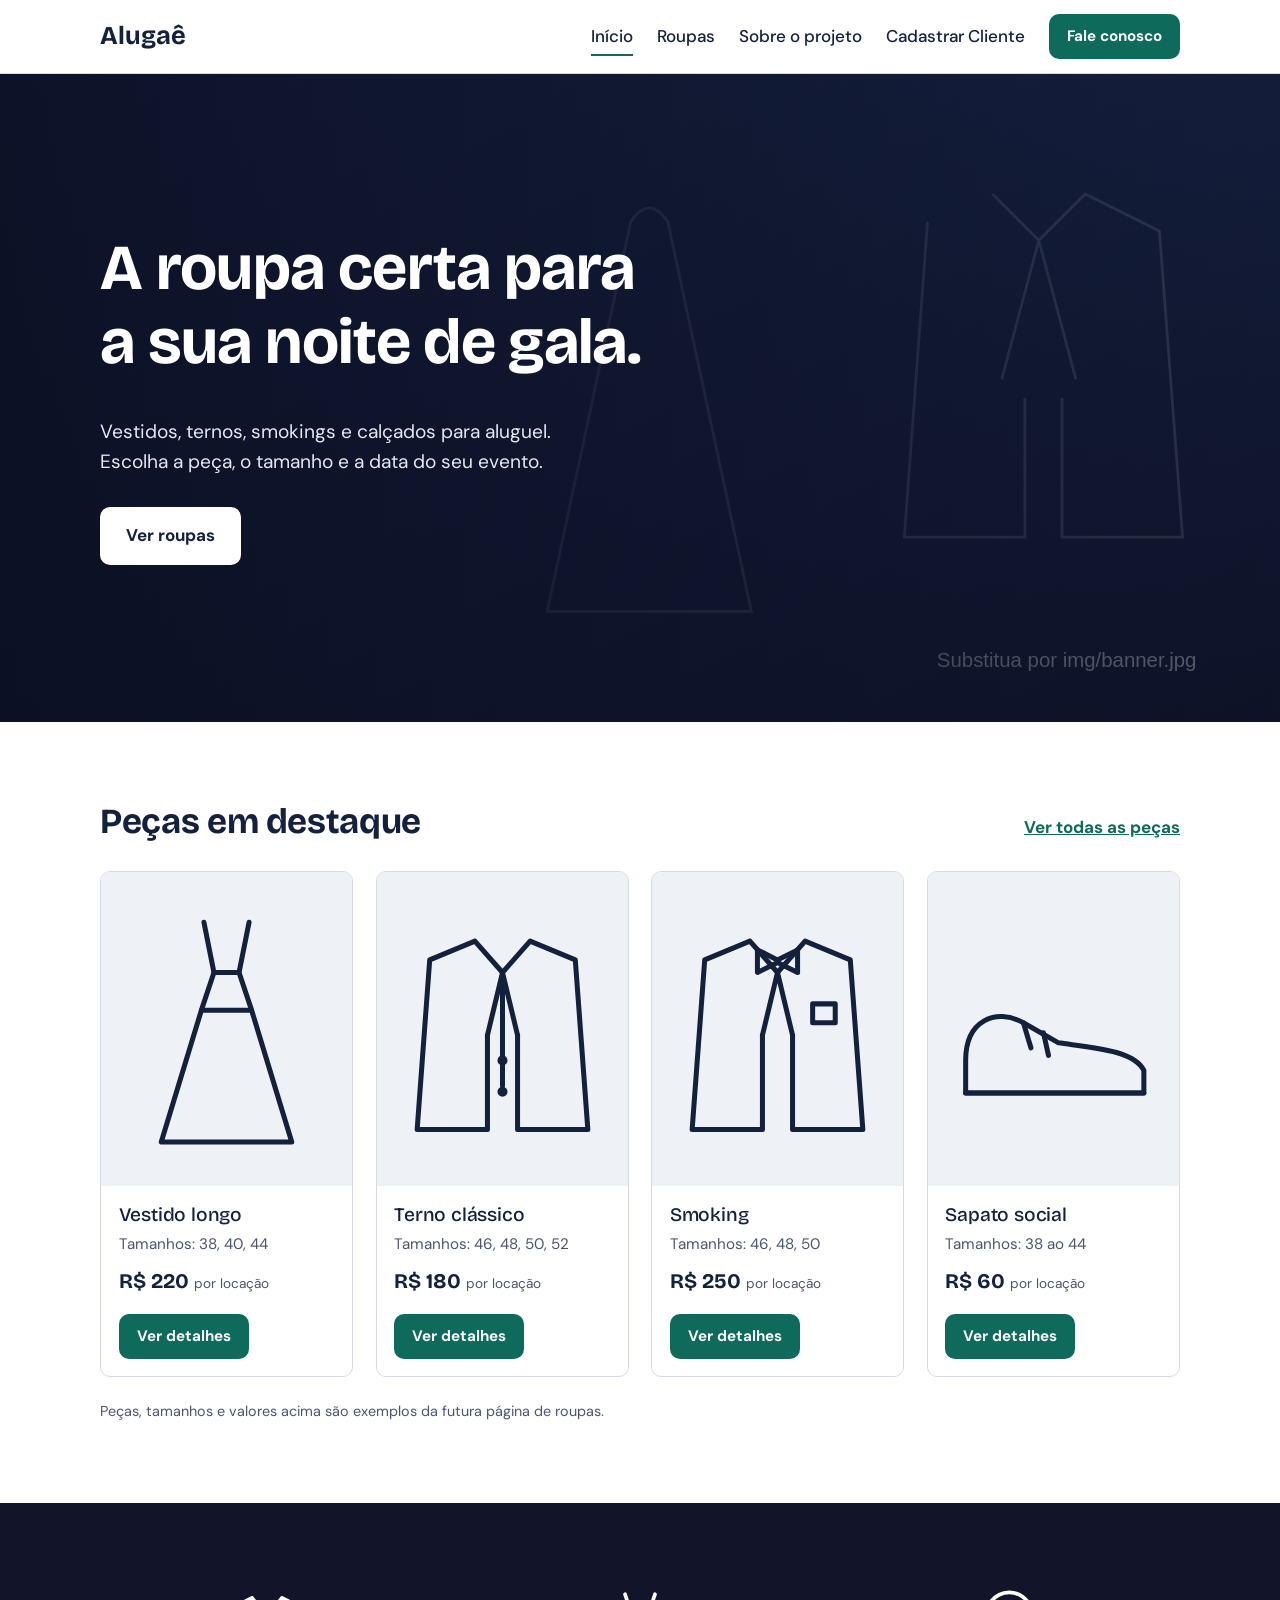
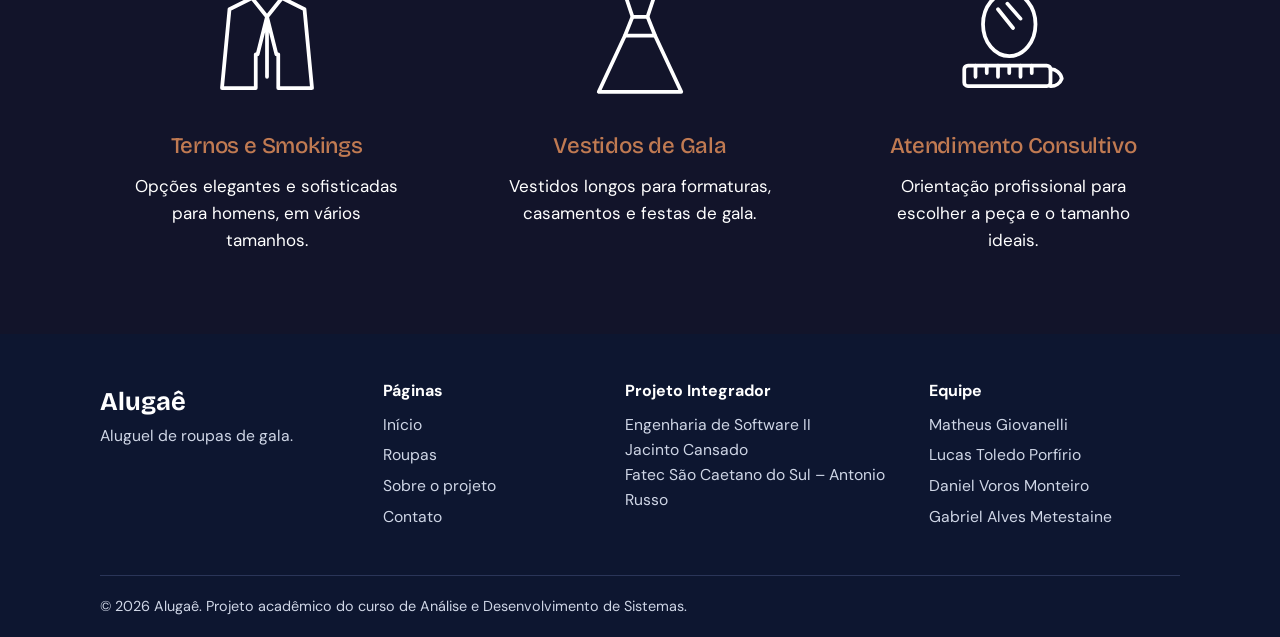
==== home/index.html @ ce6085a5 "add página de Roupas.html" ====
<!DOCTYPE html>
<html lang="pt-BR">
<head>
  <meta charset="UTF-8">
  <meta name="viewport" content="width=device-width, initial-scale=1">
  <title>Alugaê — Aluguel de roupas de gala</title>
  <meta name="description" content="Vestidos, ternos, smokings e calçados para aluguel. Escolha a peça, o tamanho e a data do seu evento.">
  <link rel="preconnect" href="https://fonts.googleapis.com">
  <link rel="preconnect" href="https://fonts.gstatic.com" crossorigin>
  <link href="https://fonts.googleapis.com/css2?family=Bricolage+Grotesque:opsz,wght@12..96,500;12..96,700&family=DM+Sans:wght@400;500;700&display=swap" rel="stylesheet">
  <link rel="stylesheet" href="style.css">
</head>
<body>

  <a class="skip" href="#conteudo">Ir para o conteúdo</a>

  <!-- ============ HEADER ============ -->
  <header class="site-header">
    <div class="container header-inner">
      <a class="logo" href="index.html" aria-label="Alugaê — página inicial">Alugaê</a>

      <input type="checkbox" id="menu-toggle" class="menu-toggle">
      <label for="menu-toggle" class="menu-button">Menu</label>

      <nav class="main-nav" aria-label="Navegação principal">
        <a href="index.html" aria-current="page">Início</a>
        <a href="../roupas/roupas.html">Roupas</a>
        <a href="sobre.html">Sobre o projeto</a>
        <a href="cliente.html">Cadastrar Cliente</a>
        <a class="btn btn-small" href="contato.html">Fale conosco</a>
      </nav>
    </div>
  </header>

  <main id="conteudo">

    <!-- ============ 1. BANNER ============ -->
    <section class="banner" aria-labelledby="banner-titulo">
      <!-- Troque img/banner.svg pela sua imagem (ex.: img/banner.jpg, 1920x800) -->
      <img class="banner-img" src="../img/banner.svg" alt="Modelos vestindo roupas de gala">
      <div class="banner-shade"></div>
      <div class="container banner-content">
        <h1 id="banner-titulo">A roupa certa para a sua noite de gala.</h1>
        <p class="lead">Vestidos, ternos, smokings e calçados para aluguel. Escolha a peça, o tamanho e a data do seu evento.</p>
        <a class="btn btn-light" href="roupas.html">Ver roupas</a>
      </div>
    </section>

    <!-- ============ 2. CARDS DE ROUPAS ============ -->
    <section class="section" aria-labelledby="roupas-titulo">
      <div class="container">
        <div class="section-head">
          <h2 id="roupas-titulo">Peças em destaque</h2>
          <a class="link-more" href="roupas.html">Ver todas as peças</a>
        </div>

        <ul class="cards">
          <li class="card">
            <img src="../img/vestido-longo.svg" alt="Vestido longo">
            <div class="card-body">
              <h3>Vestido longo</h3>
              <p class="card-meta">Tamanhos: 38, 40, 44</p>
              <p class="card-price">R$ 220 <span>por locação</span></p>
              <a class="btn btn-small" href="roupas.html">Ver detalhes</a>
            </div>
          </li>

          <li class="card">
            <img src="../img/terno-classico (1).svg" alt="Terno clássico">
            <div class="card-body">
              <h3>Terno clássico</h3>
              <p class="card-meta">Tamanhos: 46, 48, 50, 52</p>
              <p class="card-price">R$ 180 <span>por locação</span></p>
              <a class="btn btn-small" href="roupas.html">Ver detalhes</a>
            </div>
          </li>

          <li class="card">
            <img src="../img/smoking.svg" alt="Smoking com gravata borboleta">
            <div class="card-body">
              <h3>Smoking</h3>
              <p class="card-meta">Tamanhos: 46, 48, 50</p>
              <p class="card-price">R$ 250 <span>por locação</span></p>
              <a class="btn btn-small" href="roupas.html">Ver detalhes</a>
            </div>
          </li>

          <li class="card">
            <img src="../img/sapato-social.svg" alt="Sapato social">
            <div class="card-body">
              <h3>Sapato social</h3>
              <p class="card-meta">Tamanhos: 38 ao 44</p>
              <p class="card-price">R$ 60 <span>por locação</span></p>
              <a class="btn btn-small" href="roupas.html">Ver detalhes</a>
            </div>
          </li>
        </ul>
        <p class="note">Peças, tamanhos e valores acima são exemplos da futura página de roupas.</p>
      </div>
    </section>

    <!-- ============ 3. SERVIÇOS (fundo escuro, ícones de traço) ============ -->
    <section class="services" aria-labelledby="servicos-titulo">
      <div class="container">
        <h2 id="servicos-titulo" class="visually-hidden">Nossos serviços</h2>

        <ul class="services-grid">
          <li>
            <svg viewBox="0 0 64 64" aria-hidden="true">
              <path d="M24 8 L32 18 L40 8 L52 14 L56 56 H38 V38 M26 38 V56 H8 L12 14 L24 8"/>
              <path d="M32 18 L27 38 M32 18 L37 38 M32 18 V50"/>
            </svg>
            <h3>Ternos e Smokings</h3>
            <p>Opções elegantes e sofisticadas para homens, em vários tamanhos.</p>
          </li>

          <li>
            <svg viewBox="0 0 64 64" aria-hidden="true">
              <path d="M24 6 L28 18 L24 28 L10 58 H54 L40 28 L36 18 L40 6"/>
              <path d="M24 28 H40 M28 18 H36"/>
            </svg>
            <h3>Vestidos de Gala</h3>
            <p>Vestidos longos para formaturas, casamentos e festas de gala.</p>
          </li>

          <li>
            <svg viewBox="0 0 64 64" aria-hidden="true">
              <ellipse cx="30" cy="22" rx="14" ry="17"/>
              <path d="M24 14 L32 24 M29 11 L36 19"/>
              <rect x="6" y="44" width="46" height="11" rx="2"/>
              <path d="M12 44 V50 M18 44 V48 M24 44 V50 M30 44 V48 M36 44 V50 M42 44 V48"/>
              <path d="M52 46 a6 6 0 0 1 6 5 v0 a6 6 0 0 1 -6 4"/>
            </svg>
            <h3>Atendimento Consultivo</h3>
            <p>Orientação profissional para escolher a peça e o tamanho ideais.</p>
          </li>
        </ul>
      </div>
    </section>

  </main>

  <!-- ============ 4. FOOTER ============ -->
  <footer class="site-footer">
    <div class="container footer-grid">
      <div>
        <a class="logo logo-light" href="index.html">Alugaê</a>
        <p>Aluguel de roupas de gala.</p>
      </div>

      <nav aria-label="Navegação do rodapé">
        <h2 class="footer-title">Páginas</h2>
        <ul>
          <li><a href="index.html">Início</a></li>
          <li><a href="roupas.html">Roupas</a></li>
          <li><a href="sobre.html">Sobre o projeto</a></li>
          <li><a href="contato.html">Contato</a></li>
        </ul>
      </nav>

      <div>
        <h2 class="footer-title">Projeto Integrador</h2>
        <p>Engenharia de Software II<br>Jacinto Cansado<br>Fatec São Caetano do Sul – Antonio Russo</p>
      </div>

      <div>
        <h2 class="footer-title">Equipe</h2>
        <ul>
          <li>Matheus Giovanelli</li>
          <li>Lucas Toledo Porfírio</li>
          <li>Daniel Voros Monteiro</li>
          <li>Gabriel Alves Metestaine</li>
        </ul>
      </div>
    </div>

    <div class="container footer-bottom">
      <p>© 2026 Alugaê. Projeto acadêmico do curso de Análise e Desenvolvimento de Sistemas.</p>
    </div>
  </footer>

</body>
</html>
---- home/style.css ----
/* ============ TOKENS ============ */
:root {
  --ink: #14213d;
  --ink-soft: #4a5570;
  --paper: #ffffff;
  --tint: #eef1f6;
  --line: #d5dae5;
  --accent: #0e6b5c;
  --accent-dark: #0a5247;
  --dark: #12142a;       /* fundo da seção de serviços */
  --brown: #c07a52;      /* títulos da seção de serviços */

  --font-display: "Bricolage Grotesque", "Segoe UI", system-ui, sans-serif;
  --font-body: "DM Sans", "Segoe UI", system-ui, sans-serif;

  --radius: 10px;
  --max: 1080px;
}

/* ============ BASE ============ */
*, *::before, *::after { box-sizing: border-box; }
html { scroll-behavior: smooth; }

body {
  margin: 0;
  font-family: var(--font-body);
  font-size: 1.0625rem;
  line-height: 1.6;
  color: var(--ink);
  background: var(--paper);
}

h1, h2, h3 { font-family: var(--font-display); line-height: 1.15; margin: 0 0 .6em; letter-spacing: -0.01em; }
h1 { font-size: clamp(2.3rem, 5.5vw, 4rem); font-weight: 700; }
h2 { font-size: clamp(1.6rem, 3vw, 2.2rem); font-weight: 700; }
h3 { font-size: 1.2rem; font-weight: 500; }
p { margin: 0 0 1em; }
a { color: inherit; }
img { max-width: 100%; display: block; }
ul { list-style: none; margin: 0; padding: 0; }

:focus-visible { outline: 3px solid var(--accent); outline-offset: 3px; }

.container { width: min(100% - 2.5rem, var(--max)); margin-inline: auto; }

.skip { position: absolute; left: -999px; top: 0; background: var(--ink); color: #fff; padding: .6rem 1rem; z-index: 100; }
.skip:focus { left: 0; }
.visually-hidden { position: absolute; width: 1px; height: 1px; overflow: hidden; clip: rect(0 0 0 0); white-space: nowrap; }

/* ============ BOTÕES ============ */
.btn {
  display: inline-block; padding: .85rem 1.5rem; border-radius: var(--radius);
  background: var(--accent); color: #fff; font-weight: 700; text-decoration: none;
  border: 2px solid var(--accent); transition: background .15s, color .15s;
}
.btn:hover { background: var(--accent-dark); border-color: var(--accent-dark); }
.btn-small { padding: .5rem 1rem; font-size: .95rem; }
.btn-light { background: #fff; color: var(--ink); border-color: #fff; }
.btn-light:hover { background: var(--tint); border-color: var(--tint); }

/* ============ HEADER ============ */
.site-header { position: sticky; top: 0; z-index: 50; background: var(--paper); border-bottom: 1px solid var(--line); }
.header-inner { display: flex; align-items: center; justify-content: space-between; padding-block: .9rem; flex-wrap: wrap; gap: .5rem; }
.logo { font-family: var(--font-display); font-weight: 700; font-size: 1.6rem; text-decoration: none; color: var(--ink); }
.main-nav { display: flex; align-items: center; gap: 1.5rem; }
.main-nav a:not(.btn) { text-decoration: none; font-weight: 500; padding-block: .25rem; }
.main-nav a:not(.btn):hover,
.main-nav a[aria-current="page"] { box-shadow: 0 2px 0 var(--accent); }

.menu-toggle { position: absolute; opacity: 0; pointer-events: none; }
.menu-button { display: none; cursor: pointer; font-weight: 700; padding: .45rem .9rem; border: 2px solid var(--ink); border-radius: var(--radius); }
.menu-toggle:focus-visible + .menu-button { outline: 3px solid var(--accent); outline-offset: 3px; }

/* ============ 1. BANNER ============ */
.banner {
  position: relative; display: flex; align-items: center;
  min-height: clamp(420px, 72vh, 680px);
  background: var(--dark); color: #fff; overflow: hidden;
}
.banner-img { position: absolute; inset: 0; width: 100%; height: 100%; object-fit: cover; }
.banner-shade { position: absolute; inset: 0; background: linear-gradient(90deg, rgba(10,14,32,.85) 0%, rgba(10,14,32,.45) 60%, rgba(10,14,32,.1) 100%); }
.banner-content { position: relative; padding-block: 3rem; }
.banner-content h1 { max-width: 14ch; }
.banner .lead { font-size: 1.2rem; max-width: 32rem; color: #e4e8f2; margin-bottom: 1.8rem; }

/* ============ 2. CARDS ============ */
.section { padding-block: clamp(3rem, 7vw, 5rem); }
.section-head { display: flex; justify-content: space-between; align-items: baseline; gap: 1rem; flex-wrap: wrap; margin-bottom: 1.8rem; }
.section-head h2 { margin: 0; }
.link-more { font-weight: 700; color: var(--accent); }

.cards { display: grid; grid-template-columns: repeat(4, 1fr); gap: 1.4rem; }
.card { border: 1px solid var(--line); border-radius: var(--radius); overflow: hidden; background: var(--paper); display: flex; flex-direction: column; }
.card img { width: 100%; aspect-ratio: 4 / 5; object-fit: cover; }
.card-body { padding: 1.1rem; display: flex; flex-direction: column; flex: 1; }
.card-body h3 { margin-bottom: .3em; }
.card-meta { color: var(--ink-soft); font-size: .95rem; margin-bottom: .6em; }
.card-price { font-family: var(--font-display); font-size: 1.3rem; font-weight: 700; margin-bottom: 1rem; }
.card-price span { font-family: var(--font-body); font-size: .85rem; font-weight: 400; color: var(--ink-soft); }
.card-body .btn { margin-top: auto; align-self: flex-start; }
.note { margin: 1.4rem 0 0; font-size: .9rem; color: var(--ink-soft); }

/* ============ 3. SERVIÇOS ============ */
.services { background: var(--dark); color: #fff; padding-block: clamp(3rem, 7vw, 5rem); }
.services-grid { display: grid; grid-template-columns: repeat(3, 1fr); gap: 2.5rem; text-align: center; }
.services-grid svg {
  width: 120px; height: 120px; margin: 0 auto 1.4rem;
  fill: none; stroke: #fff; stroke-width: 2; stroke-linecap: round; stroke-linejoin: round;
}
.services-grid h3 { color: var(--brown); font-size: 1.4rem; font-weight: 500; }
.services-grid p { max-width: 17rem; margin-inline: auto; margin-bottom: 0; }

/* ============ 4. FOOTER ============ */
.site-footer { background: #0d1630; color: #cfd6e6; padding-top: 3rem; font-size: .98rem; }
.footer-grid { display: grid; grid-template-columns: 1.2fr 1fr 1.3fr 1.2fr; gap: 2rem; }
.logo-light { color: #fff; }
.footer-title { font-family: var(--font-body); font-size: 1rem; font-weight: 700; color: #fff; margin-bottom: .7rem; letter-spacing: 0; }
.site-footer li { margin-bottom: .35rem; }
.site-footer a { text-decoration: none; }
.site-footer a:hover { text-decoration: underline; }
.footer-bottom { margin-top: 2.5rem; padding-block: 1.2rem; border-top: 1px solid #2a3558; font-size: .9rem; }
.footer-bottom p { margin: 0; }

/* ============ RESPONSIVO ============ */
@media (max-width: 960px) {
  .cards { grid-template-columns: repeat(2, 1fr); }
}

@media (max-width: 860px) {
  .services-grid { grid-template-columns: 1fr; }
  .footer-grid { grid-template-columns: 1fr 1fr; }

  .menu-button { display: inline-block; }
  .main-nav { display: none; width: 100%; flex-direction: column; align-items: flex-start; gap: .8rem; padding-block: 1rem; }
  .menu-toggle:checked ~ .main-nav { display: flex; }
}

@media (max-width: 520px) {
  .cards { grid-template-columns: 1fr; }
  .footer-grid { grid-template-columns: 1fr; }
}

@media (prefers-reduced-motion: reduce) {
  html { scroll-behavior: auto; }
  * { transition: none !important; }
}
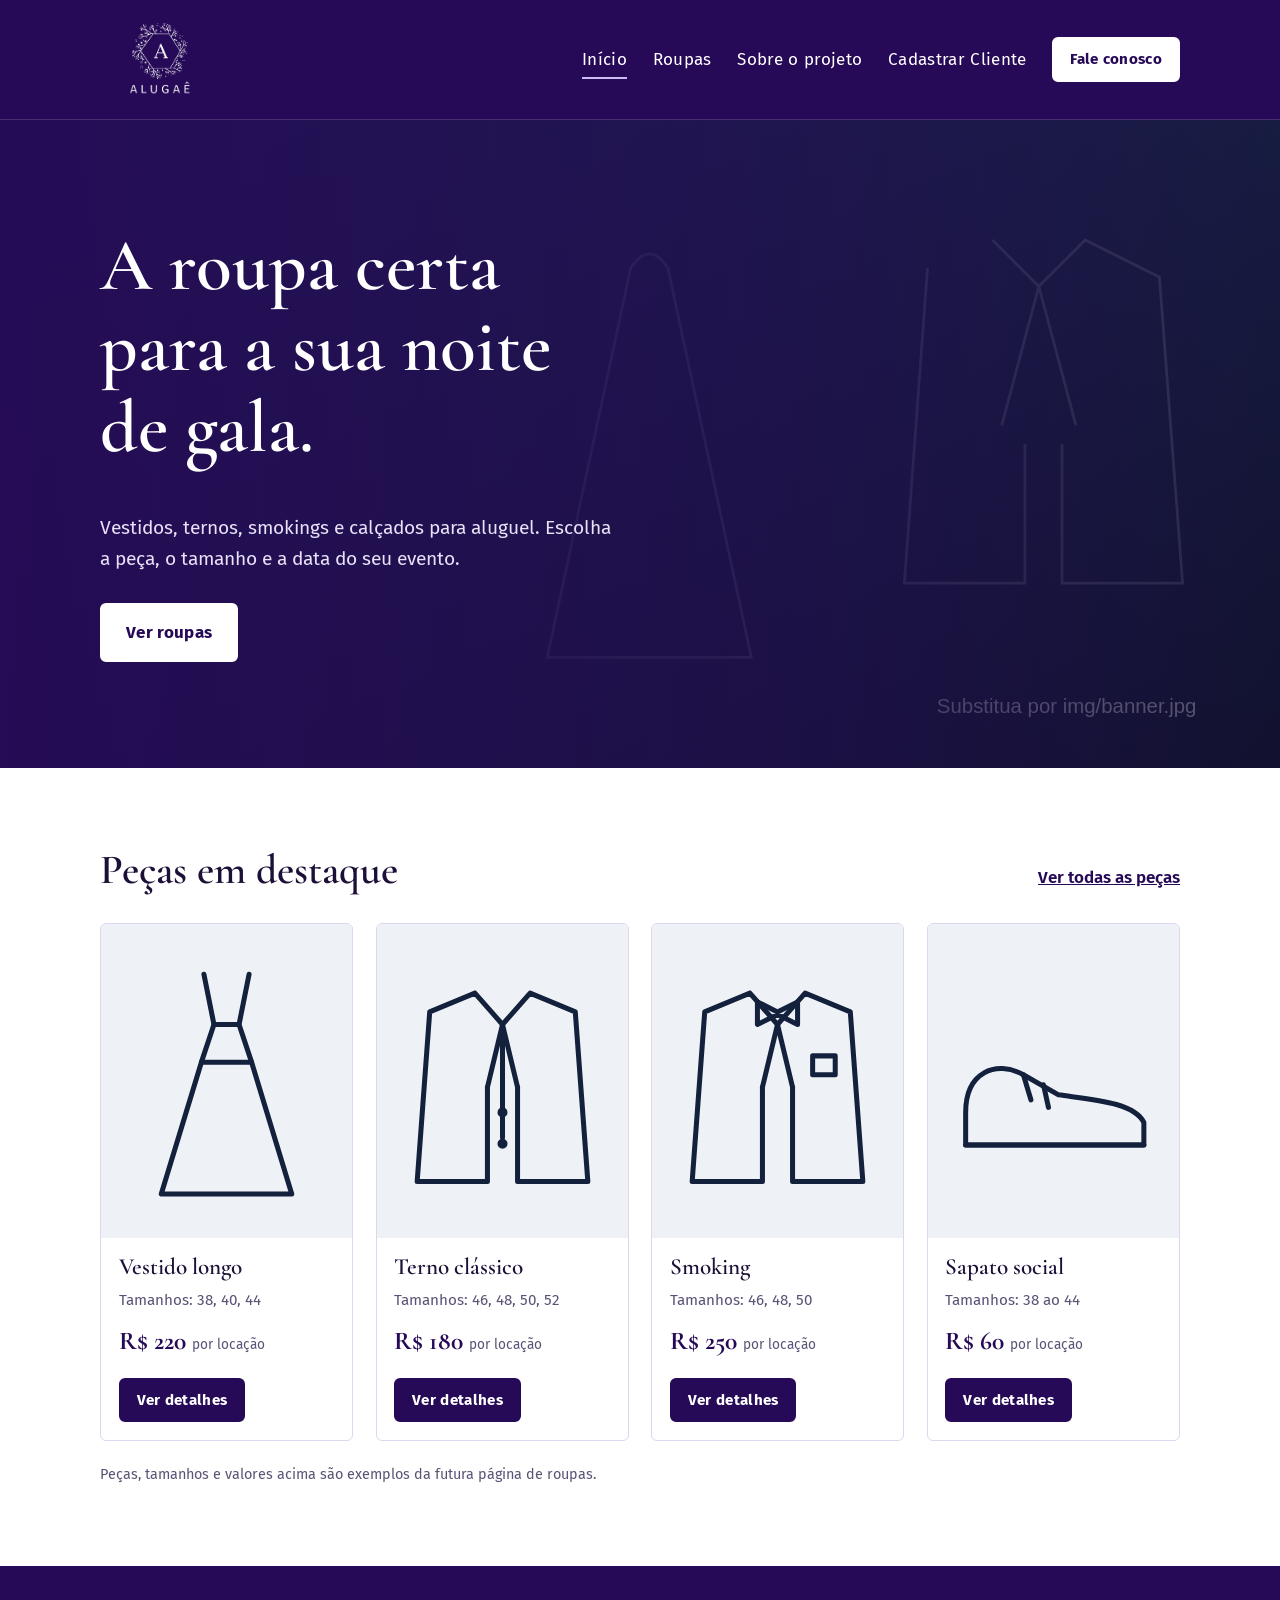
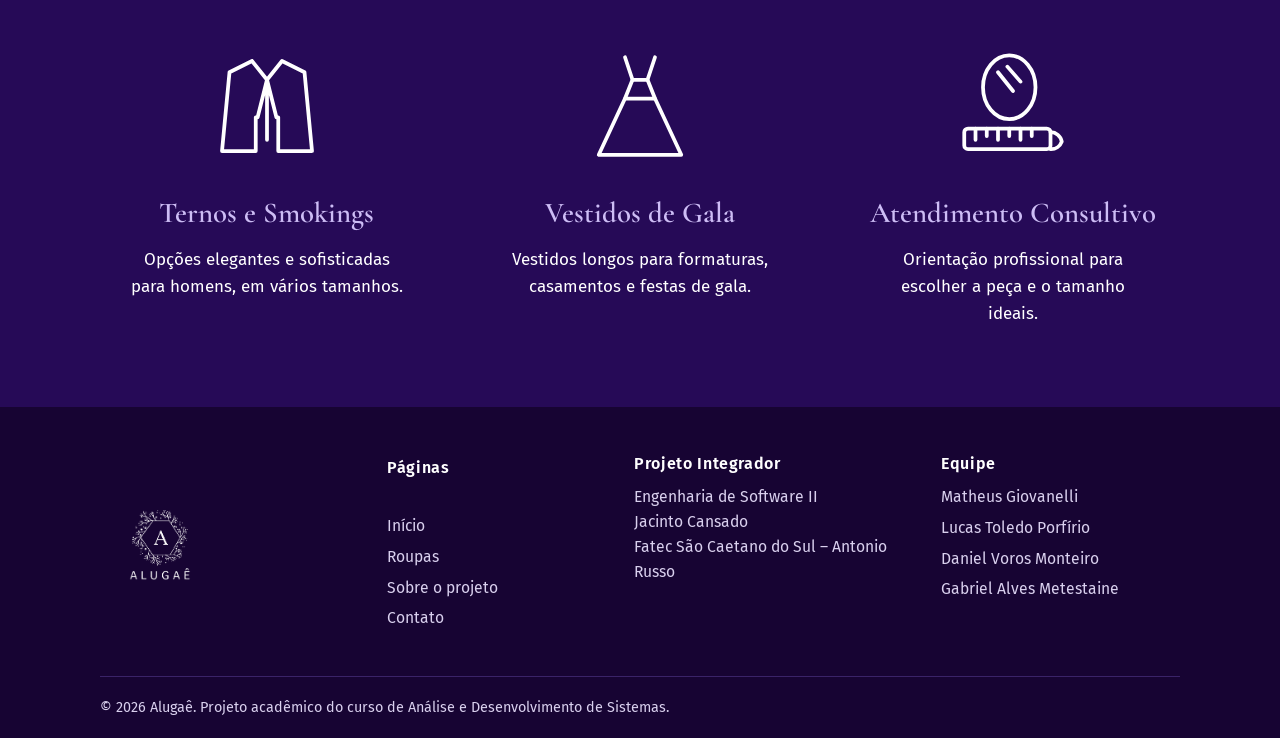
==== commit 76769e3e: "ajuste no design e criação da pagina contato.html" ====
--- a/home/index.html
+++ b/home/index.html
@@ -7,7 +7,7 @@
   <meta name="description" content="Vestidos, ternos, smokings e calçados para aluguel. Escolha a peça, o tamanho e a data do seu evento.">
   <link rel="preconnect" href="https://fonts.googleapis.com">
   <link rel="preconnect" href="https://fonts.gstatic.com" crossorigin>
-  <link href="https://fonts.googleapis.com/css2?family=Bricolage+Grotesque:opsz,wght@12..96,500;12..96,700&family=DM+Sans:wght@400;500;700&display=swap" rel="stylesheet">
+  <link href="https://fonts.googleapis.com/css2?family=Cormorant+Garamond:wght@500;600;700&family=Fira+Sans:wght@400;500;600&display=swap" rel="stylesheet">
   <link rel="stylesheet" href="style.css">
 </head>
 <body>
@@ -17,7 +17,7 @@
   <!-- ============ HEADER ============ -->
   <header class="site-header">
     <div class="container header-inner">
-      <a class="logo" href="index.html" aria-label="Alugaê — página inicial">Alugaê</a>
+      <a class="logo" href="index.html" aria-label="Alugaê — página inicial"><img class="logo-img" src="../img/alugaeLogo.jpg">
 
       <input type="checkbox" id="menu-toggle" class="menu-toggle">
       <label for="menu-toggle" class="menu-button">Menu</label>
@@ -25,9 +25,9 @@
       <nav class="main-nav" aria-label="Navegação principal">
         <a href="index.html" aria-current="page">Início</a>
         <a href="../roupas/roupas.html">Roupas</a>
-        <a href="sobre.html">Sobre o projeto</a>
+        <a href="../sobre/sobre.html">Sobre o projeto</a>
         <a href="cliente.html">Cadastrar Cliente</a>
-        <a class="btn btn-small" href="contato.html">Fale conosco</a>
+        <a class="btn btn-small" href="../contato/contato.html">Fale conosco</a>
       </nav>
     </div>
   </header>
@@ -42,7 +42,7 @@
       <div class="container banner-content">
         <h1 id="banner-titulo">A roupa certa para a sua noite de gala.</h1>
         <p class="lead">Vestidos, ternos, smokings e calçados para aluguel. Escolha a peça, o tamanho e a data do seu evento.</p>
-        <a class="btn btn-light" href="roupas.html">Ver roupas</a>
+        <a class="btn btn-light" href="../roupas/roupas.html">Ver roupas</a>
       </div>
     </section>
 
@@ -51,7 +51,7 @@
       <div class="container">
         <div class="section-head">
           <h2 id="roupas-titulo">Peças em destaque</h2>
-          <a class="link-more" href="roupas.html">Ver todas as peças</a>
+          <a class="link-more" href="../roupas/roupas.html">Ver todas as peças</a>
         </div>
 
         <ul class="cards">
@@ -143,18 +143,14 @@
   <!-- ============ 4. FOOTER ============ -->
   <footer class="site-footer">
     <div class="container footer-grid">
-      <div>
-        <a class="logo logo-light" href="index.html">Alugaê</a>
-        <p>Aluguel de roupas de gala.</p>
-      </div>
-
+      <a class="logo" href="index.html" aria-label="Alugaê — página inicial"><img class="logo-img" src="../img/alugaeLogo.jpg">
       <nav aria-label="Navegação do rodapé">
         <h2 class="footer-title">Páginas</h2>
         <ul>
           <li><a href="index.html">Início</a></li>
-          <li><a href="roupas.html">Roupas</a></li>
-          <li><a href="sobre.html">Sobre o projeto</a></li>
-          <li><a href="contato.html">Contato</a></li>
+          <li><a href="../roupas/roupas.html">Roupas</a></li>
+          <li><a href="../sobre/sobre.html">Sobre o projeto</a></li>
+          <li><a href="../contato/contato.html">Contato</a></li>
         </ul>
       </nav>
 
--- a/home/style.css
+++ b/home/style.css
@@ -1,19 +1,20 @@
 /* ============ TOKENS ============ */
 :root {
-  --ink: #14213d;
-  --ink-soft: #4a5570;
+  --ink: #1d1038;          /* texto principal (índigo muito escuro) */
+  --ink-soft: #5b5275;
   --paper: #ffffff;
-  --tint: #eef1f6;
-  --line: #d5dae5;
-  --accent: #0e6b5c;
-  --accent-dark: #0a5247;
-  --dark: #12142a;       /* fundo da seção de serviços */
-  --brown: #c07a52;      /* títulos da seção de serviços */
+  --tint: #f4f1fb;
+  --line: #ddd6ee;
+  --accent: #260a57;       /* índigo da logo */
+  --accent-dark: #1a053f;
+  --dark: #260a57;         /* fundo da logo: header, banner e serviços */
+  --deep: #170433;         /* rodapé */
+  --lilac: #cdbdf5;        /* destaque suave sobre o índigo */
 
-  --font-display: "Bricolage Grotesque", "Segoe UI", system-ui, sans-serif;
-  --font-body: "DM Sans", "Segoe UI", system-ui, sans-serif;
+  --font-display: "Cormorant Garamond", "Times New Roman", Georgia, serif;   /* serifa do monograma "A" */
+  --font-body: "Fira Sans", "Segoe UI", system-ui, sans-serif;               /* sans do "ALUGAÊ" */
 
-  --radius: 10px;
+  --radius: 6px;
   --max: 1080px;
 }
 
@@ -30,16 +31,17 @@
   background: var(--paper);
 }
 
-h1, h2, h3 { font-family: var(--font-display); line-height: 1.15; margin: 0 0 .6em; letter-spacing: -0.01em; }
-h1 { font-size: clamp(2.3rem, 5.5vw, 4rem); font-weight: 700; }
-h2 { font-size: clamp(1.6rem, 3vw, 2.2rem); font-weight: 700; }
-h3 { font-size: 1.2rem; font-weight: 500; }
+h1, h2, h3 { font-family: var(--font-display); line-height: 1.1; margin: 0 0 .6em; letter-spacing: 0; }
+h1 { font-size: clamp(2.6rem, 6vw, 4.6rem); font-weight: 600; }
+h2 { font-size: clamp(1.9rem, 3.4vw, 2.6rem); font-weight: 600; }
+h3 { font-size: 1.45rem; font-weight: 600; }
 p { margin: 0 0 1em; }
 a { color: inherit; }
 img { max-width: 100%; display: block; }
 ul { list-style: none; margin: 0; padding: 0; }
 
 :focus-visible { outline: 3px solid var(--accent); outline-offset: 3px; }
+.site-header :focus-visible, .banner :focus-visible, .services :focus-visible, .site-footer :focus-visible { outline-color: var(--lilac); }
 
 .container { width: min(100% - 2.5rem, var(--max)); margin-inline: auto; }
 
@@ -51,25 +53,31 @@
 .btn {
   display: inline-block; padding: .85rem 1.5rem; border-radius: var(--radius);
   background: var(--accent); color: #fff; font-weight: 700; text-decoration: none;
-  border: 2px solid var(--accent); transition: background .15s, color .15s;
+  border: 2px solid var(--accent); letter-spacing: .02em; transition: background .15s, color .15s;
 }
 .btn:hover { background: var(--accent-dark); border-color: var(--accent-dark); }
 .btn-small { padding: .5rem 1rem; font-size: .95rem; }
-.btn-light { background: #fff; color: var(--ink); border-color: #fff; }
+.btn-light { background: #fff; color: var(--accent); border-color: #fff; }
 .btn-light:hover { background: var(--tint); border-color: var(--tint); }
 
 /* ============ HEADER ============ */
-.site-header { position: sticky; top: 0; z-index: 50; background: var(--paper); border-bottom: 1px solid var(--line); }
+.site-header { position: sticky; top: 0; z-index: 50; background: var(--dark); color: #fff; border-bottom: 1px solid rgba(255,255,255,.14); }
 .header-inner { display: flex; align-items: center; justify-content: space-between; padding-block: .9rem; flex-wrap: wrap; gap: .5rem; }
-.logo { font-family: var(--font-display); font-weight: 700; font-size: 1.6rem; text-decoration: none; color: var(--ink); }
-.main-nav { display: flex; align-items: center; gap: 1.5rem; }
-.main-nav a:not(.btn) { text-decoration: none; font-weight: 500; padding-block: .25rem; }
+
+/* Logo */
+.logo { display: inline-flex; align-items: center; gap: .7rem; text-decoration: none; color: #fff; }
+.logo-img { width: 120px; height: auto;}
+
+.main-nav { display: flex; align-items: center; gap: 1.6rem; }
+.main-nav a:not(.btn) { text-decoration: none; font-weight: 400; letter-spacing: .02em; padding-block: .25rem; }
 .main-nav a:not(.btn):hover,
-.main-nav a[aria-current="page"] { box-shadow: 0 2px 0 var(--accent); }
+.main-nav a[aria-current="page"] { box-shadow: 0 2px 0 var(--lilac); }
+.site-header .btn { background: #fff; color: var(--accent); border-color: #fff; }
+.site-header .btn:hover { background: var(--lilac); border-color: var(--lilac); }
 
 .menu-toggle { position: absolute; opacity: 0; pointer-events: none; }
-.menu-button { display: none; cursor: pointer; font-weight: 700; padding: .45rem .9rem; border: 2px solid var(--ink); border-radius: var(--radius); }
-.menu-toggle:focus-visible + .menu-button { outline: 3px solid var(--accent); outline-offset: 3px; }
+.menu-button { display: none; cursor: pointer; font-weight: 500; padding: .45rem .9rem; border: 2px solid #fff; border-radius: var(--radius); }
+.menu-toggle:focus-visible + .menu-button { outline: 3px solid var(--lilac); outline-offset: 3px; }
 
 /* ============ 1. BANNER ============ */
 .banner {
@@ -78,16 +86,16 @@
   background: var(--dark); color: #fff; overflow: hidden;
 }
 .banner-img { position: absolute; inset: 0; width: 100%; height: 100%; object-fit: cover; }
-.banner-shade { position: absolute; inset: 0; background: linear-gradient(90deg, rgba(10,14,32,.85) 0%, rgba(10,14,32,.45) 60%, rgba(10,14,32,.1) 100%); }
+.banner-shade { position: absolute; inset: 0; background: linear-gradient(90deg, rgba(38,10,87,.92) 0%, rgba(38,10,87,.55) 60%, rgba(38,10,87,.15) 100%); }
 .banner-content { position: relative; padding-block: 3rem; }
-.banner-content h1 { max-width: 14ch; }
-.banner .lead { font-size: 1.2rem; max-width: 32rem; color: #e4e8f2; margin-bottom: 1.8rem; }
+.banner-content h1 { max-width: 15ch; }
+.banner .lead { font-size: 1.2rem; max-width: 32rem; color: #e8e1f8; margin-bottom: 1.8rem; }
 
 /* ============ 2. CARDS ============ */
 .section { padding-block: clamp(3rem, 7vw, 5rem); }
 .section-head { display: flex; justify-content: space-between; align-items: baseline; gap: 1rem; flex-wrap: wrap; margin-bottom: 1.8rem; }
 .section-head h2 { margin: 0; }
-.link-more { font-weight: 700; color: var(--accent); }
+.link-more { font-weight: 600; color: var(--accent); }
 
 .cards { display: grid; grid-template-columns: repeat(4, 1fr); gap: 1.4rem; }
 .card { border: 1px solid var(--line); border-radius: var(--radius); overflow: hidden; background: var(--paper); display: flex; flex-direction: column; }
@@ -95,7 +103,7 @@
 .card-body { padding: 1.1rem; display: flex; flex-direction: column; flex: 1; }
 .card-body h3 { margin-bottom: .3em; }
 .card-meta { color: var(--ink-soft); font-size: .95rem; margin-bottom: .6em; }
-.card-price { font-family: var(--font-display); font-size: 1.3rem; font-weight: 700; margin-bottom: 1rem; }
+.card-price { font-family: var(--font-display); font-size: 1.6rem; font-weight: 700; margin-bottom: 1rem; color: var(--accent); }
 .card-price span { font-family: var(--font-body); font-size: .85rem; font-weight: 400; color: var(--ink-soft); }
 .card-body .btn { margin-top: auto; align-self: flex-start; }
 .note { margin: 1.4rem 0 0; font-size: .9rem; color: var(--ink-soft); }
@@ -107,18 +115,17 @@
   width: 120px; height: 120px; margin: 0 auto 1.4rem;
   fill: none; stroke: #fff; stroke-width: 2; stroke-linecap: round; stroke-linejoin: round;
 }
-.services-grid h3 { color: var(--brown); font-size: 1.4rem; font-weight: 500; }
+.services-grid h3 { color: var(--lilac); font-size: 1.8rem; font-weight: 600; }
 .services-grid p { max-width: 17rem; margin-inline: auto; margin-bottom: 0; }
 
 /* ============ 4. FOOTER ============ */
-.site-footer { background: #0d1630; color: #cfd6e6; padding-top: 3rem; font-size: .98rem; }
-.footer-grid { display: grid; grid-template-columns: 1.2fr 1fr 1.3fr 1.2fr; gap: 2rem; }
-.logo-light { color: #fff; }
-.footer-title { font-family: var(--font-body); font-size: 1rem; font-weight: 700; color: #fff; margin-bottom: .7rem; letter-spacing: 0; }
+.site-footer { background: var(--deep); color: #d9d0ee; padding-top: 3rem; font-size: .98rem; }
+.footer-grid { display: grid; grid-template-columns: 1.2fr 1fr 1.3fr 1.2fr; gap: 3rem; }
+.footer-title { font-family: var(--font-body); font-size: 1rem; font-weight: 600; color: #fff; margin-bottom: .7rem; letter-spacing: .04em; }
 .site-footer li { margin-bottom: .35rem; }
 .site-footer a { text-decoration: none; }
 .site-footer a:hover { text-decoration: underline; }
-.footer-bottom { margin-top: 2.5rem; padding-block: 1.2rem; border-top: 1px solid #2a3558; font-size: .9rem; }
+.footer-bottom { margin-top: 2.5rem; padding-block: 1.2rem; border-top: 1px solid #3a2368; font-size: .9rem; }
 .footer-bottom p { margin: 0; }
 
 /* ============ RESPONSIVO ============ */
@@ -136,6 +143,7 @@
 }
 
 @media (max-width: 520px) {
+  .logo-word { font-size: 1.1rem; letter-spacing: .22em; }
   .cards { grid-template-columns: 1fr; }
   .footer-grid { grid-template-columns: 1fr; }
 }
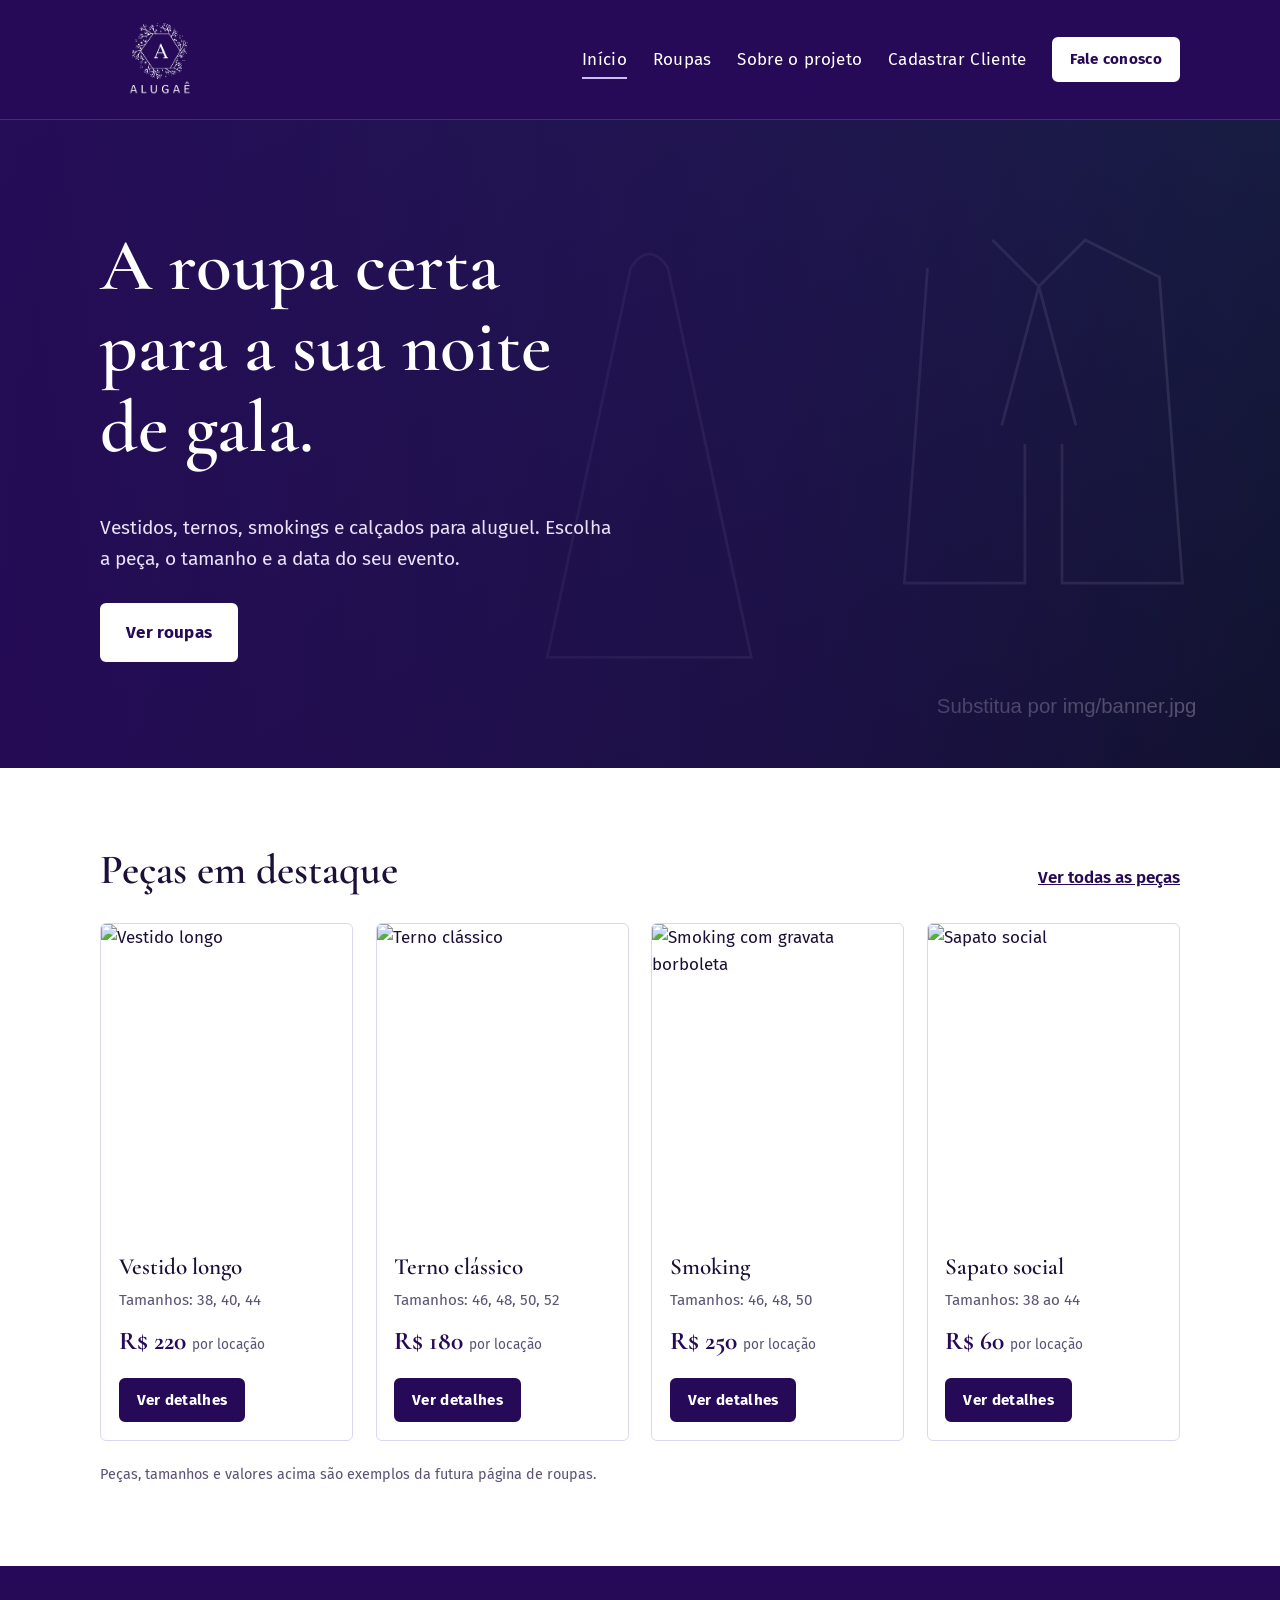
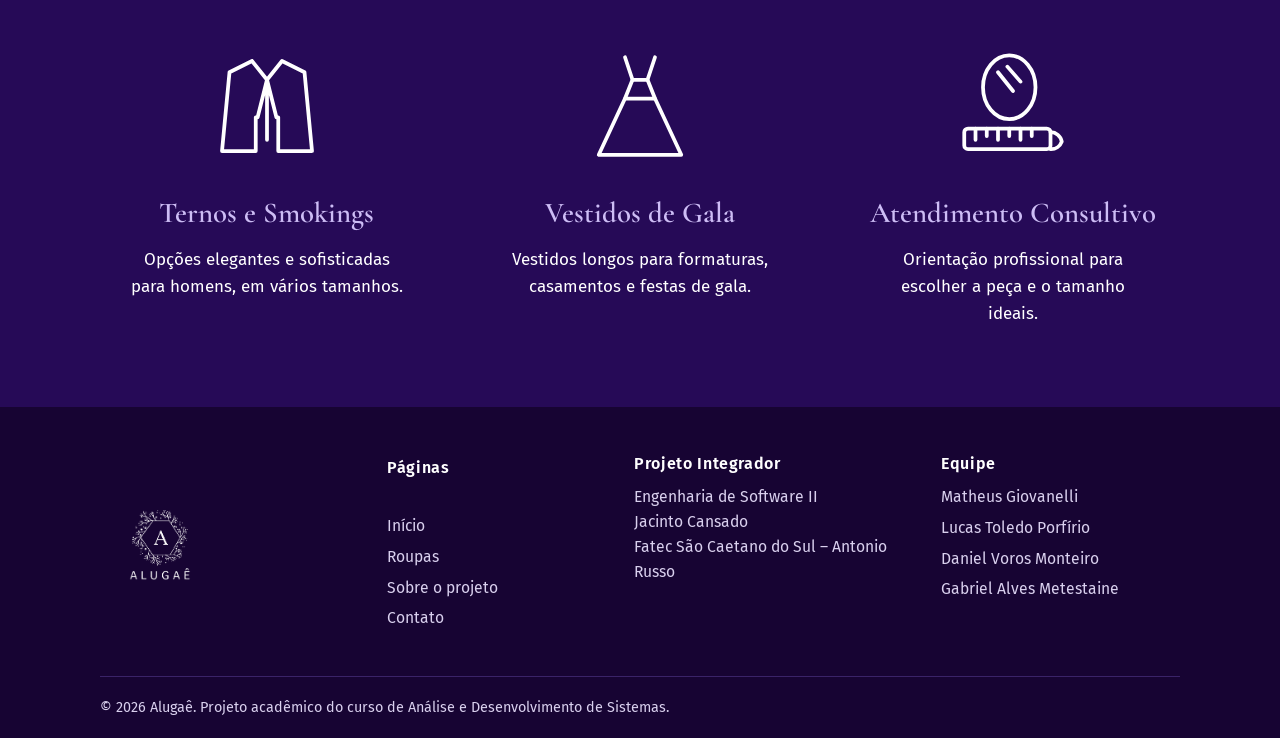
==== commit b2a9a992: "adicionando imagens" ====
--- a/home/index.html
+++ b/home/index.html
@@ -56,7 +56,7 @@
 
         <ul class="cards">
           <li class="card">
-            <img src="../img/vestido-longo.svg" alt="Vestido longo">
+            <img src="https://encrypted-tbn0.gstatic.com/images?q=tbn:ANd9GcTXDGvI74oRRGSa8svD_ipXPgqDoXOSyMmVkIjBYQ6JORRS0bzWHTdehWr4&s=10" alt="Vestido longo">
             <div class="card-body">
               <h3>Vestido longo</h3>
               <p class="card-meta">Tamanhos: 38, 40, 44</p>
@@ -66,7 +66,7 @@
           </li>
 
           <li class="card">
-            <img src="../img/terno-classico (1).svg" alt="Terno clássico">
+            <img src="https://encrypted-tbn0.gstatic.com/images?q=tbn:ANd9GcQVeA3oZLXWapYnw8OeIECqLDv6vngLX087RokJL6-iPcTy9ZQv0ZO3TZIn&s=10" alt="Terno clássico">
             <div class="card-body">
               <h3>Terno clássico</h3>
               <p class="card-meta">Tamanhos: 46, 48, 50, 52</p>
@@ -76,7 +76,7 @@
           </li>
 
           <li class="card">
-            <img src="../img/smoking.svg" alt="Smoking com gravata borboleta">
+            <img src="https://www.perdizesrigor.com.br/img/aluguel-smoking-preto-slim-01.jpg" alt="Smoking com gravata borboleta">
             <div class="card-body">
               <h3>Smoking</h3>
               <p class="card-meta">Tamanhos: 46, 48, 50</p>
@@ -86,7 +86,7 @@
           </li>
 
           <li class="card">
-            <img src="../img/sapato-social.svg" alt="Sapato social">
+            <img src="https://cdn.shoppub.io/cdn-cgi/image/w=1000,h=1000,q=80,f=auto/kallucci/media/uploads/produtos/foto/znuuavqn/03.jpg" alt="Sapato social">
             <div class="card-body">
               <h3>Sapato social</h3>
               <p class="card-meta">Tamanhos: 38 ao 44</p>
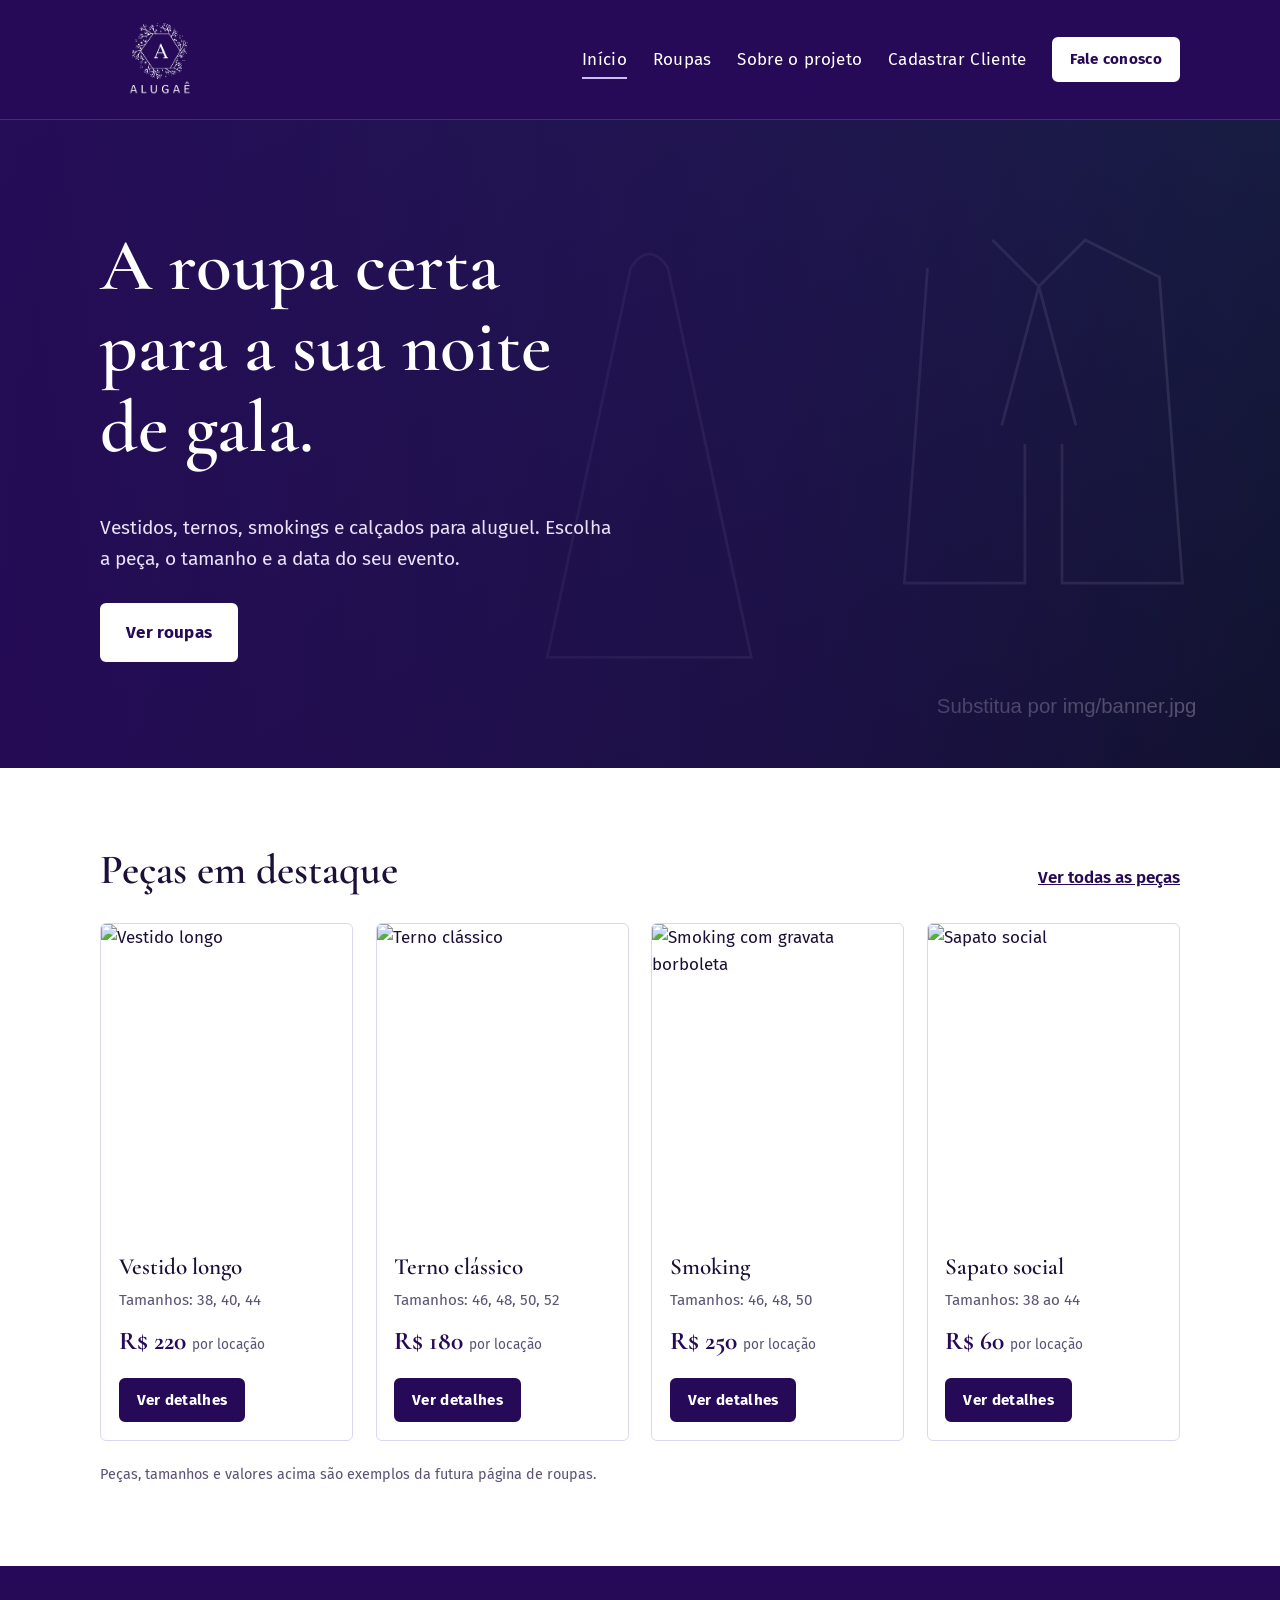
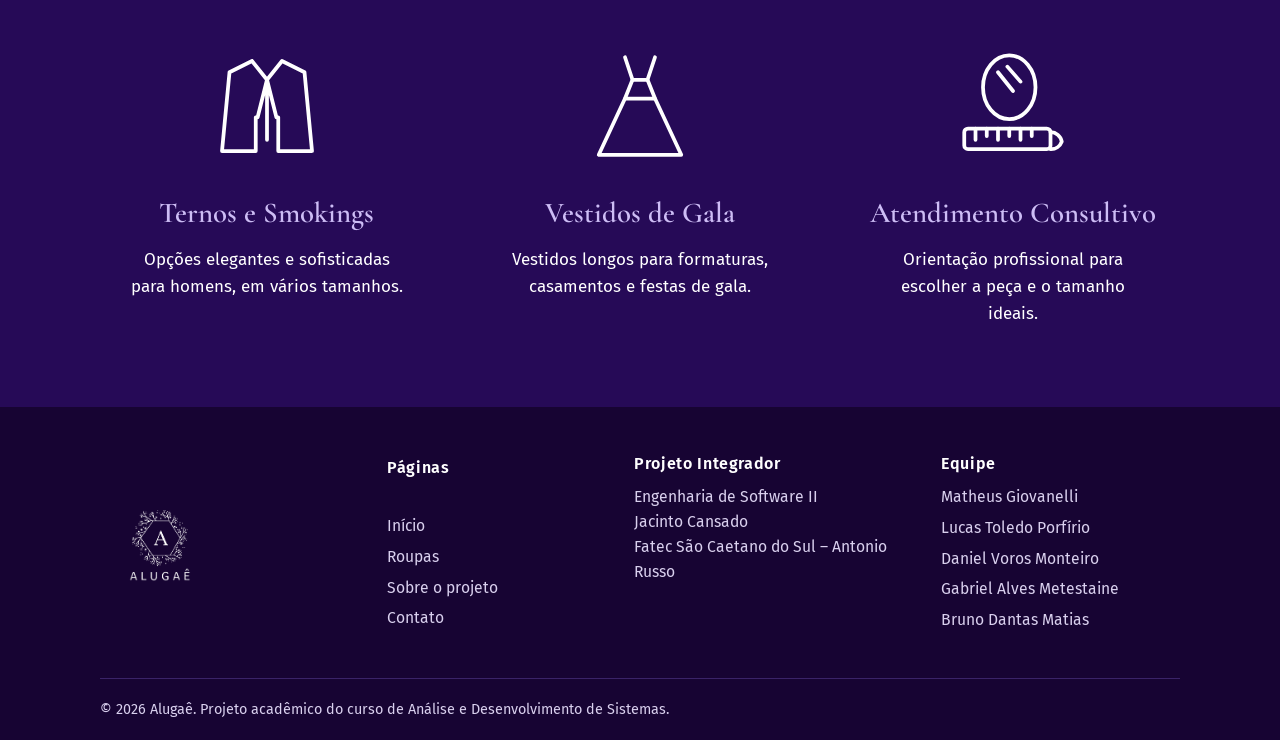
==== commit ff4e48ef: "Add Bruno to team footer Co-authored-by: Copilot <223556219+Copilot@users.noreply.github.com>" ====
--- a/home/index.html
+++ b/home/index.html
@@ -26,7 +26,7 @@
         <a href="index.html" aria-current="page">Início</a>
         <a href="../roupas/roupas.html">Roupas</a>
         <a href="../sobre/sobre.html">Sobre o projeto</a>
-        <a href="cliente.html">Cadastrar Cliente</a>
+        <a href="../cadastrar/cadastrar.html">Cadastrar Cliente</a>
         <a class="btn btn-small" href="../contato/contato.html">Fale conosco</a>
       </nav>
     </div>
@@ -166,6 +166,7 @@
           <li>Lucas Toledo Porfírio</li>
           <li>Daniel Voros Monteiro</li>
           <li>Gabriel Alves Metestaine</li>
+          <li>Bruno Dantas Matias</li>
         </ul>
       </div>
     </div>
